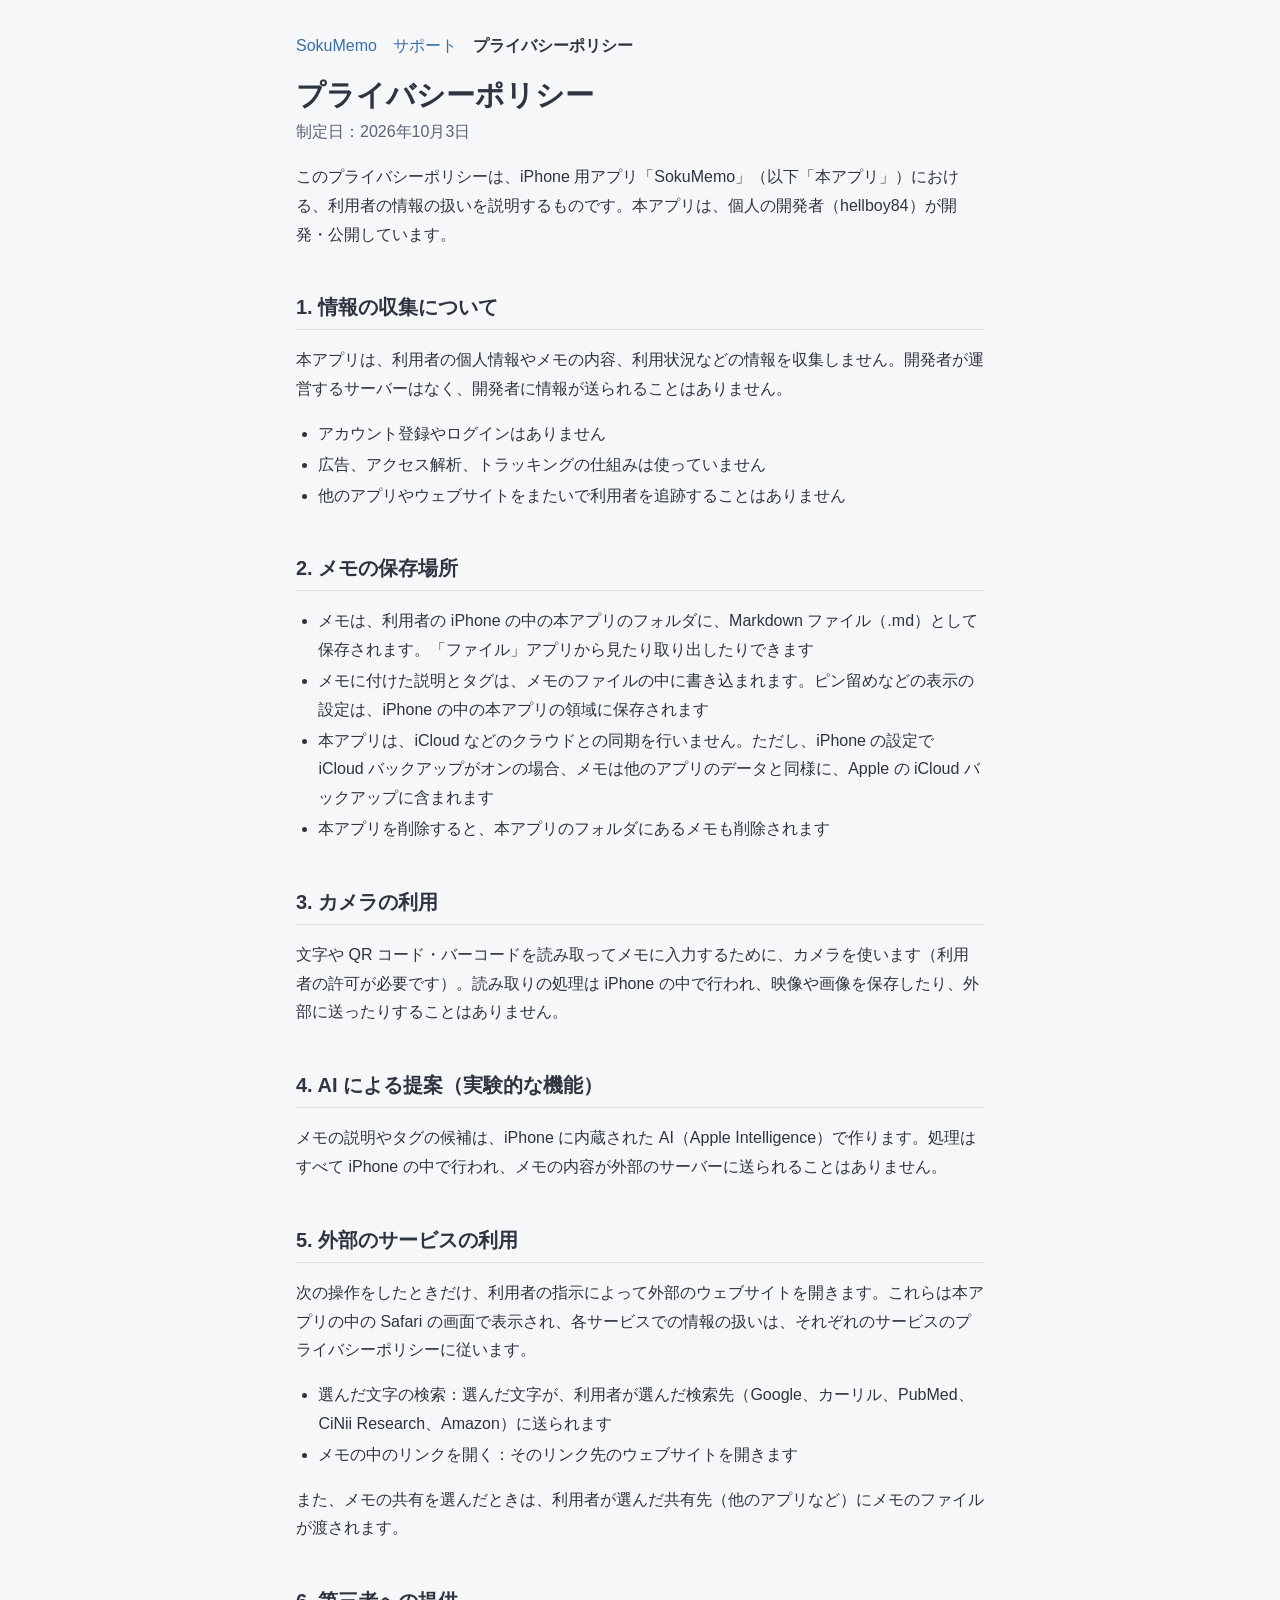
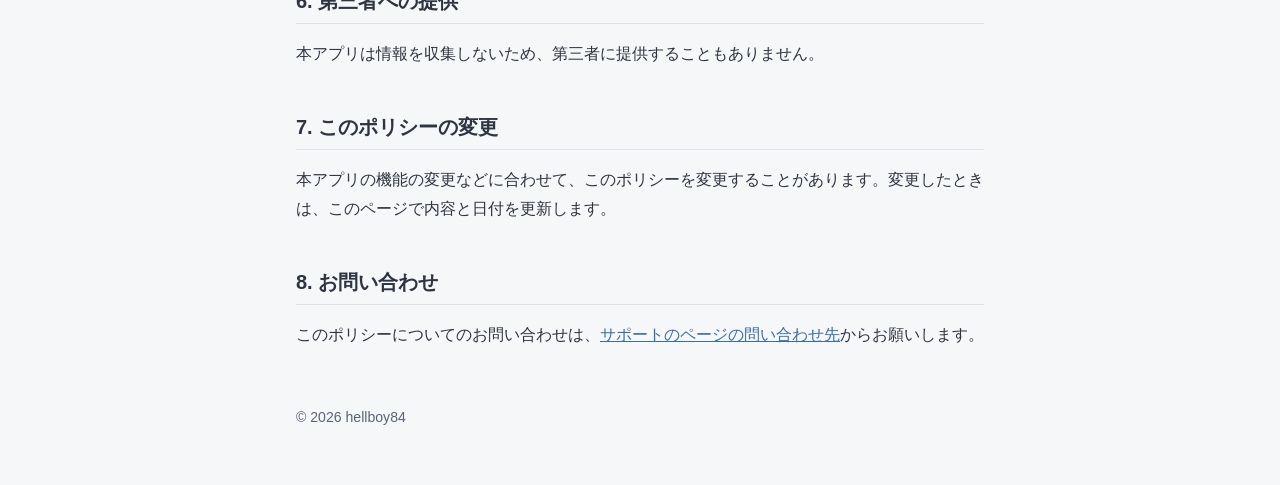
==== privacy.html @ d33f6d9a "Add the SokuMemo intro, support, and privacy policy pages Co-Authored-By: Claude Opus 5.5 <noreply@a" ====
<!doctype html>
<html lang="ja">
<head>
  <meta charset="utf-8">
  <meta name="viewport" content="width=device-width, initial-scale=1">
  <title>プライバシーポリシー - SokuMemo</title>
  <meta name="description" content="SokuMemo のプライバシーポリシー">
  <link rel="stylesheet" href="style.css">
</head>
<body>
  <header>
    <nav>
      <a href="index.html">SokuMemo</a>
      <a href="support.html">サポート</a>
      <a href="privacy.html" aria-current="page">プライバシーポリシー</a>
    </nav>
    <h1>プライバシーポリシー</h1>
    <p class="lead">制定日：2026年10月3日</p>
  </header>

  <main>
    <p>このプライバシーポリシーは、iPhone 用アプリ「SokuMemo」（以下「本アプリ」）における、利用者の情報の扱いを説明するものです。本アプリは、個人の開発者（hellboy84）が開発・公開しています。</p>

    <h2>1. 情報の収集について</h2>
    <p>本アプリは、利用者の個人情報やメモの内容、利用状況などの情報を収集しません。開発者が運営するサーバーはなく、開発者に情報が送られることはありません。</p>
    <ul>
      <li>アカウント登録やログインはありません</li>
      <li>広告、アクセス解析、トラッキングの仕組みは使っていません</li>
      <li>他のアプリやウェブサイトをまたいで利用者を追跡することはありません</li>
    </ul>

    <h2>2. メモの保存場所</h2>
    <ul>
      <li>メモは、利用者の iPhone の中の本アプリのフォルダに、Markdown ファイル（.md）として保存されます。「ファイル」アプリから見たり取り出したりできます</li>
      <li>メモに付けた説明とタグは、メモのファイルの中に書き込まれます。ピン留めなどの表示の設定は、iPhone の中の本アプリの領域に保存されます</li>
      <li>本アプリは、iCloud などのクラウドとの同期を行いません。ただし、iPhone の設定で iCloud バックアップがオンの場合、メモは他のアプリのデータと同様に、Apple の iCloud バックアップに含まれます</li>
      <li>本アプリを削除すると、本アプリのフォルダにあるメモも削除されます</li>
    </ul>

    <h2>3. カメラの利用</h2>
    <p>文字や QR コード・バーコードを読み取ってメモに入力するために、カメラを使います（利用者の許可が必要です）。読み取りの処理は iPhone の中で行われ、映像や画像を保存したり、外部に送ったりすることはありません。</p>

    <h2>4. AI による提案（実験的な機能）</h2>
    <p>メモの説明やタグの候補は、iPhone に内蔵された AI（Apple Intelligence）で作ります。処理はすべて iPhone の中で行われ、メモの内容が外部のサーバーに送られることはありません。</p>

    <h2>5. 外部のサービスの利用</h2>
    <p>次の操作をしたときだけ、利用者の指示によって外部のウェブサイトを開きます。これらは本アプリの中の Safari の画面で表示され、各サービスでの情報の扱いは、それぞれのサービスのプライバシーポリシーに従います。</p>
    <ul>
      <li>選んだ文字の検索：選んだ文字が、利用者が選んだ検索先（Google、カーリル、PubMed、CiNii Research、Amazon）に送られます</li>
      <li>メモの中のリンクを開く：そのリンク先のウェブサイトを開きます</li>
    </ul>
    <p>また、メモの共有を選んだときは、利用者が選んだ共有先（他のアプリなど）にメモのファイルが渡されます。</p>

    <h2>6. 第三者への提供</h2>
    <p>本アプリは情報を収集しないため、第三者に提供することもありません。</p>

    <h2>7. このポリシーの変更</h2>
    <p>本アプリの機能の変更などに合わせて、このポリシーを変更することがあります。変更したときは、このページで内容と日付を更新します。</p>

    <h2>8. お問い合わせ</h2>
    <p>このポリシーについてのお問い合わせは、<a href="support.html#contact">サポートのページの問い合わせ先</a>からお願いします。</p>
  </main>

  <footer>
    <p>© 2026 hellboy84</p>
  </footer>
</body>
</html>
---- style.css ----
:root {
  --bg: #f6f7f9;
  --surface: #ffffff;
  --text: #2e3440;
  --muted: #5b6475;
  --accent: #3b6ea8;
  --border: #dde1e8;
}

@media (prefers-color-scheme: dark) {
  :root {
    --bg: #2e3440;
    --surface: #3b4252;
    --text: #dee2e9;
    --muted: #abb3c1;
    --accent: #95b4d4;
    --border: #4c566a;
  }
}

* { box-sizing: border-box; }

body {
  margin: 0;
  background: var(--bg);
  color: var(--text);
  font-family: -apple-system, BlinkMacSystemFont, "Hiragino Sans", "Hiragino Kaku Gothic ProN", "Noto Sans JP", sans-serif;
  line-height: 1.8;
}

header, main, footer {
  max-width: 720px;
  margin: 0 auto;
  padding: 0 16px;
}

header { padding-top: 32px; }

nav {
  display: flex;
  flex-wrap: wrap;
  gap: 4px 16px;
  margin-bottom: 8px;
}

nav a { color: var(--accent); text-decoration: none; }
nav a[aria-current="page"] { color: var(--text); font-weight: 600; }

h1 { font-size: 1.8rem; line-height: 1.3; margin: 16px 0 4px; }
h2 { font-size: 1.25rem; margin: 40px 0 8px; padding-bottom: 4px; border-bottom: 1px solid var(--border); }
h3 { font-size: 1.05rem; margin: 24px 0 4px; }

.lead { color: var(--muted); margin-top: 0; }

a { color: var(--accent); }

ul { padding-left: 1.4em; }
li { margin: 2px 0; }

.card {
  background: var(--surface);
  border: 1px solid var(--border);
  border-radius: 12px;
  padding: 16px 20px;
  margin: 16px 0;
}

.note { color: var(--muted); font-size: 0.92rem; }

code {
  font-family: ui-monospace, SFMono-Regular, Menlo, monospace;
  font-size: 0.92em;
  background: var(--surface);
  border: 1px solid var(--border);
  border-radius: 4px;
  padding: 0 4px;
}

footer {
  margin-top: 56px;
  padding-bottom: 40px;
  color: var(--muted);
  font-size: 0.88rem;
}
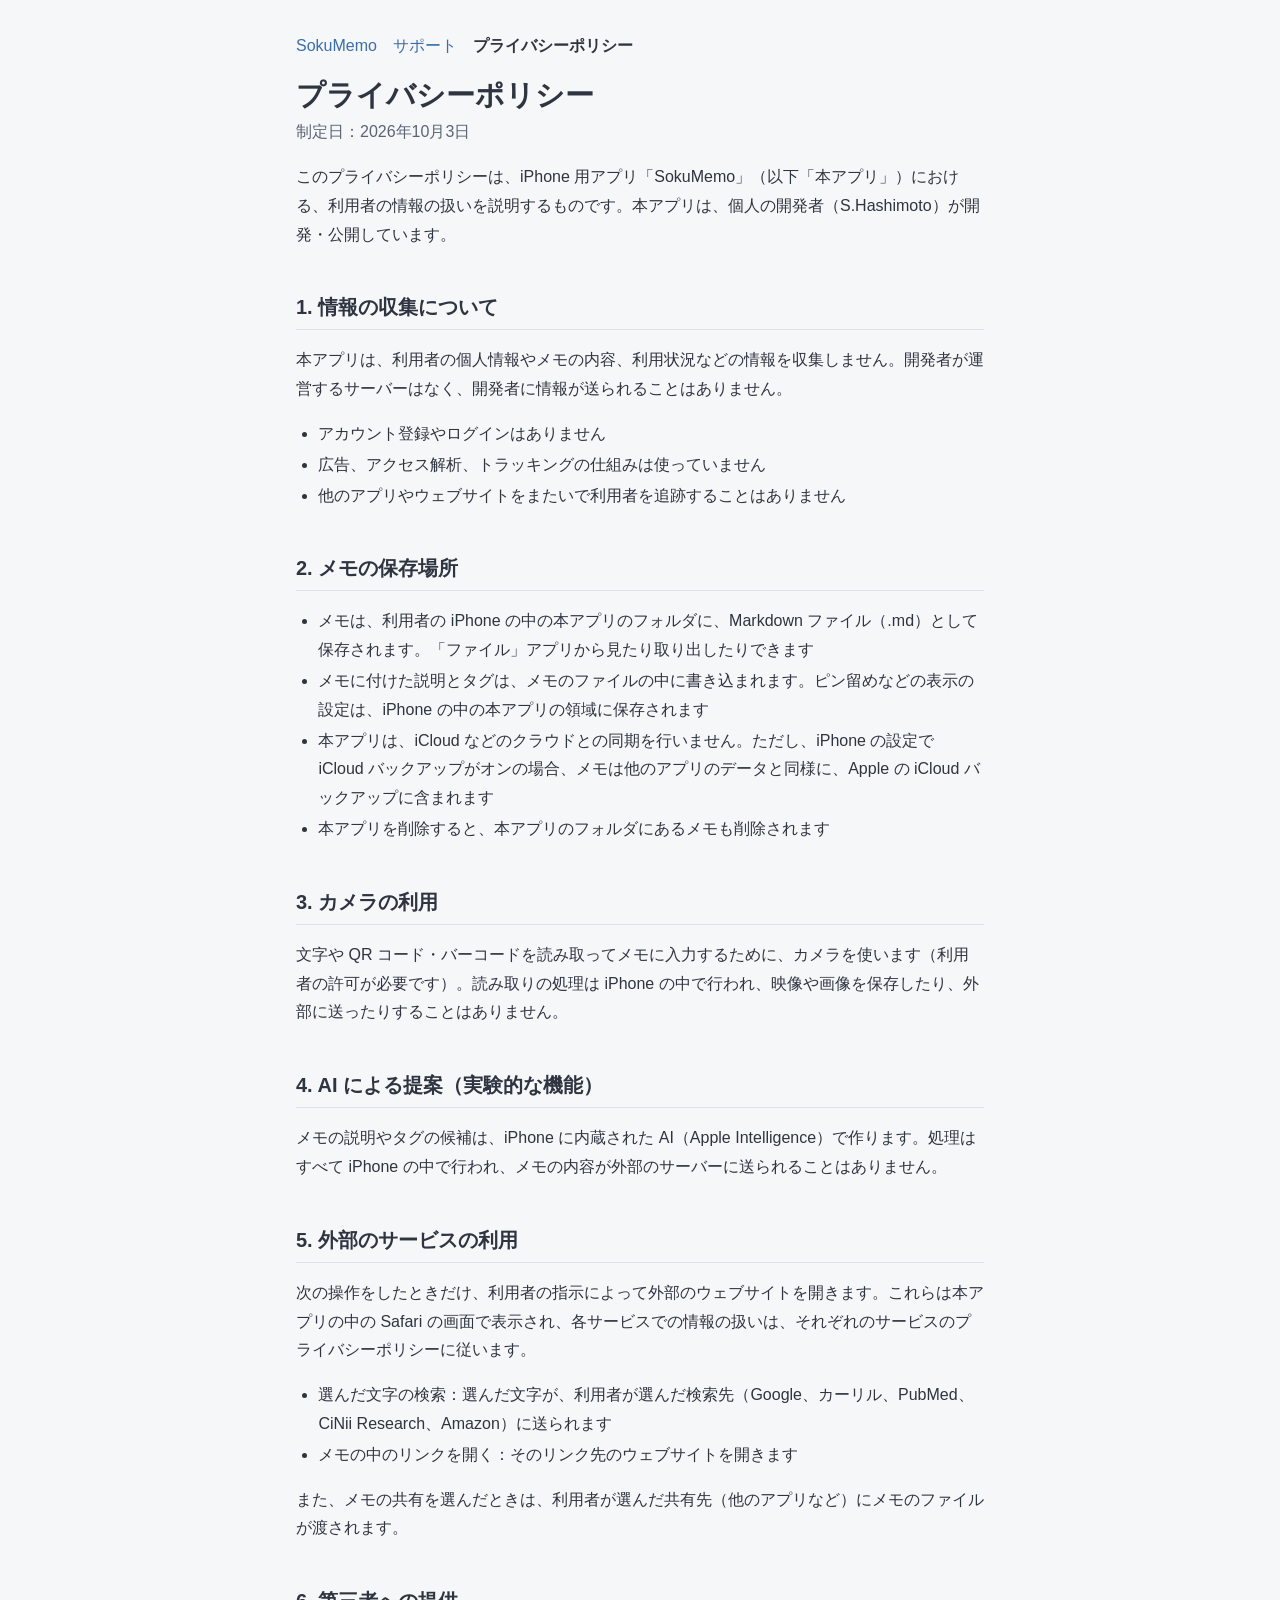
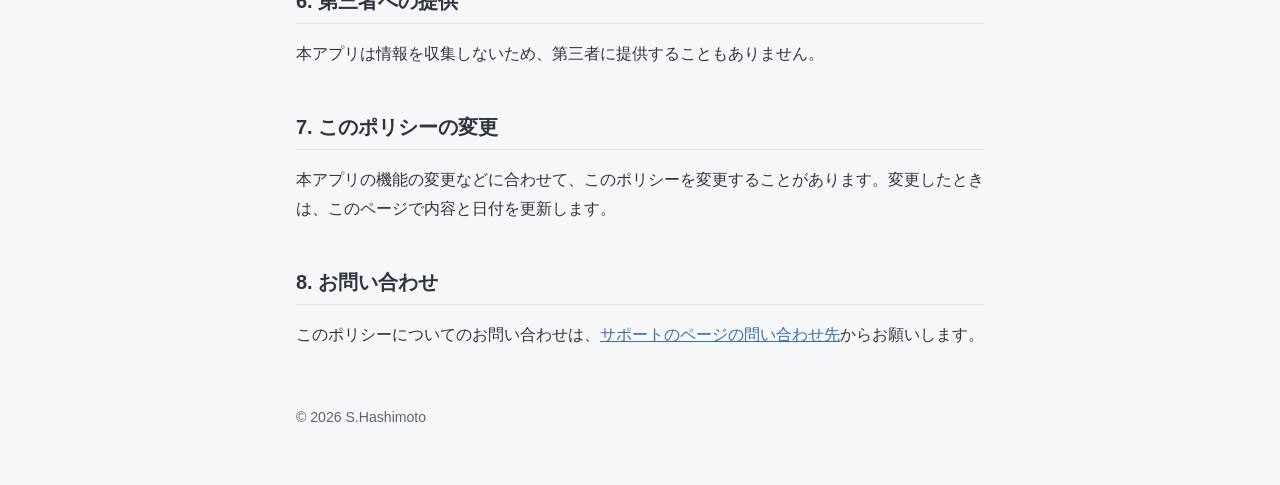
==== commit 86b7aafa: "Show the developer as S.Hashimoto Co-Authored-By: Claude Opus 5.5 <noreply@anthropic.com>" ====
--- a/privacy.html
+++ b/privacy.html
@@ -19,7 +19,7 @@
   </header>
 
   <main>
-    <p>このプライバシーポリシーは、iPhone 用アプリ「SokuMemo」（以下「本アプリ」）における、利用者の情報の扱いを説明するものです。本アプリは、個人の開発者（hellboy84）が開発・公開しています。</p>
+    <p>このプライバシーポリシーは、iPhone 用アプリ「SokuMemo」（以下「本アプリ」）における、利用者の情報の扱いを説明するものです。本アプリは、個人の開発者（S.Hashimoto）が開発・公開しています。</p>
 
     <h2>1. 情報の収集について</h2>
     <p>本アプリは、利用者の個人情報やメモの内容、利用状況などの情報を収集しません。開発者が運営するサーバーはなく、開発者に情報が送られることはありません。</p>
@@ -62,7 +62,7 @@
   </main>
 
   <footer>
-    <p>© 2026 hellboy84</p>
+    <p>© 2026 S.Hashimoto</p>
   </footer>
 </body>
 </html>
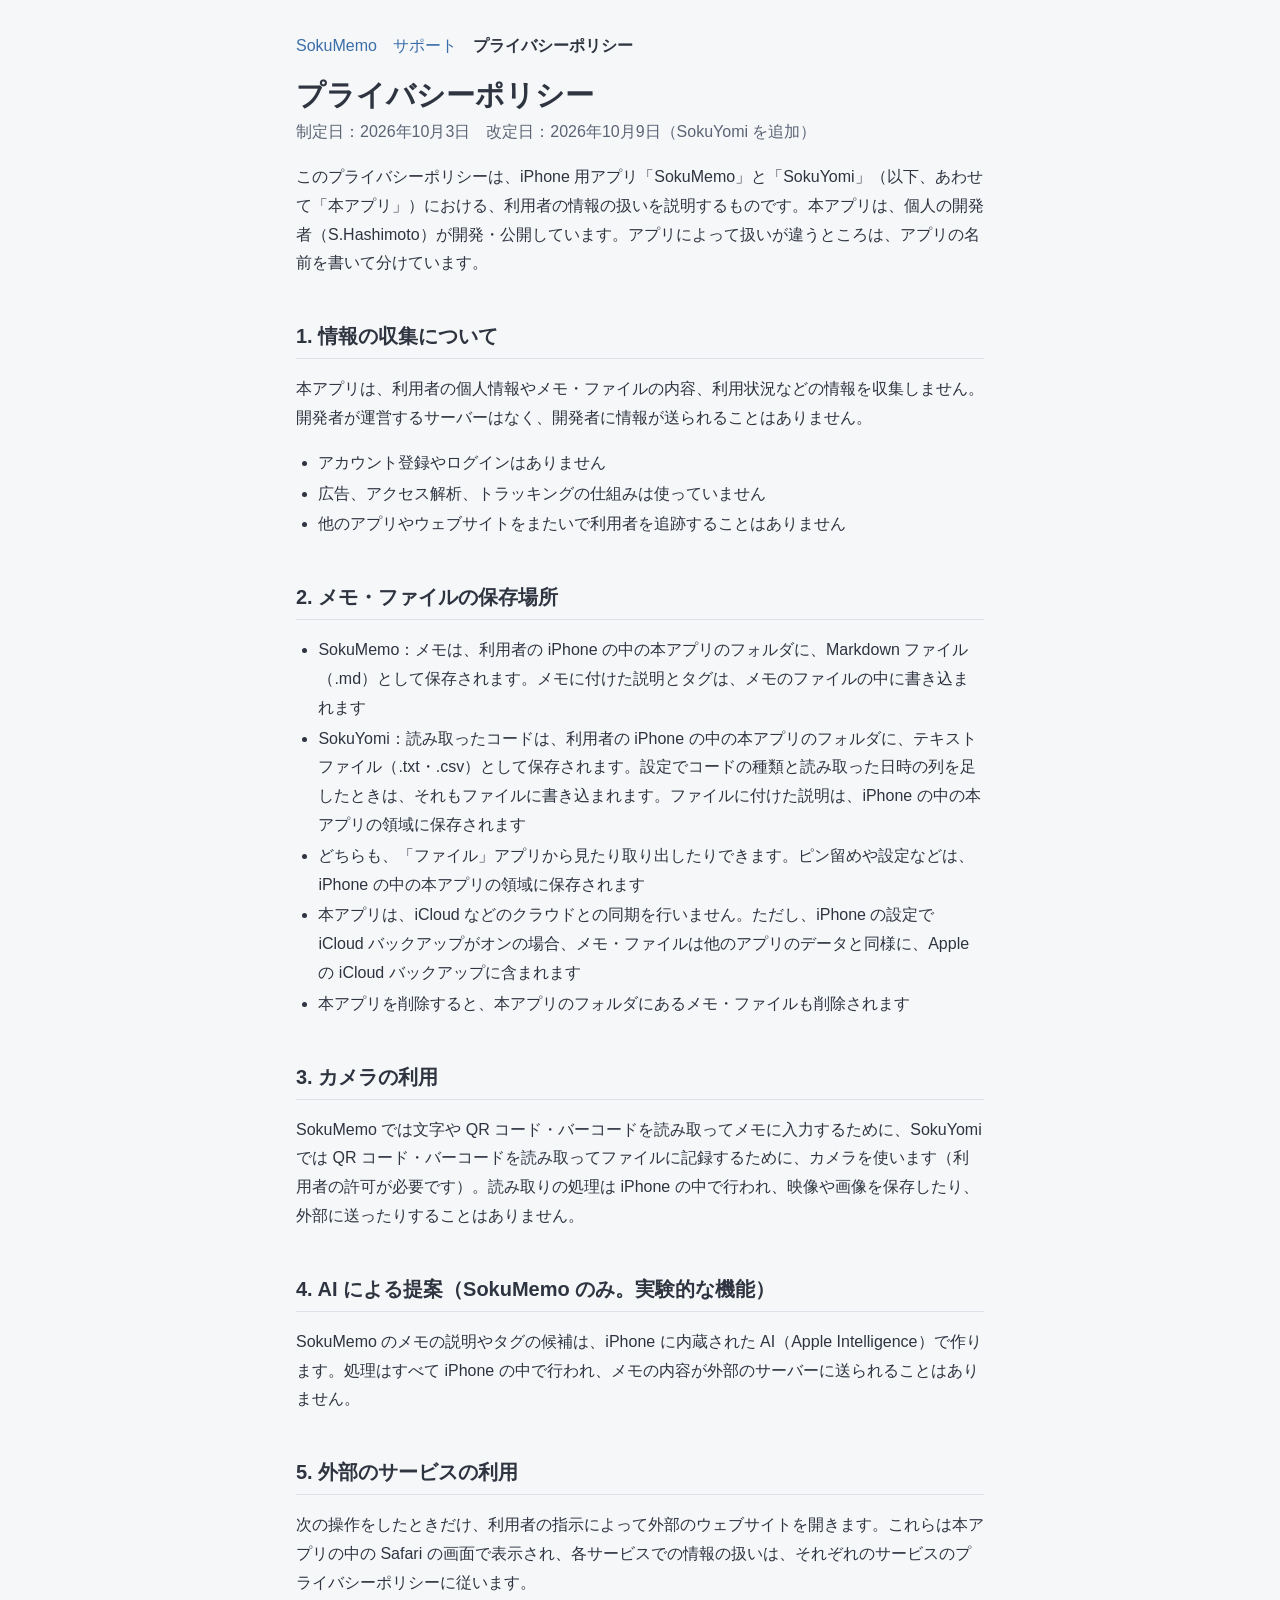
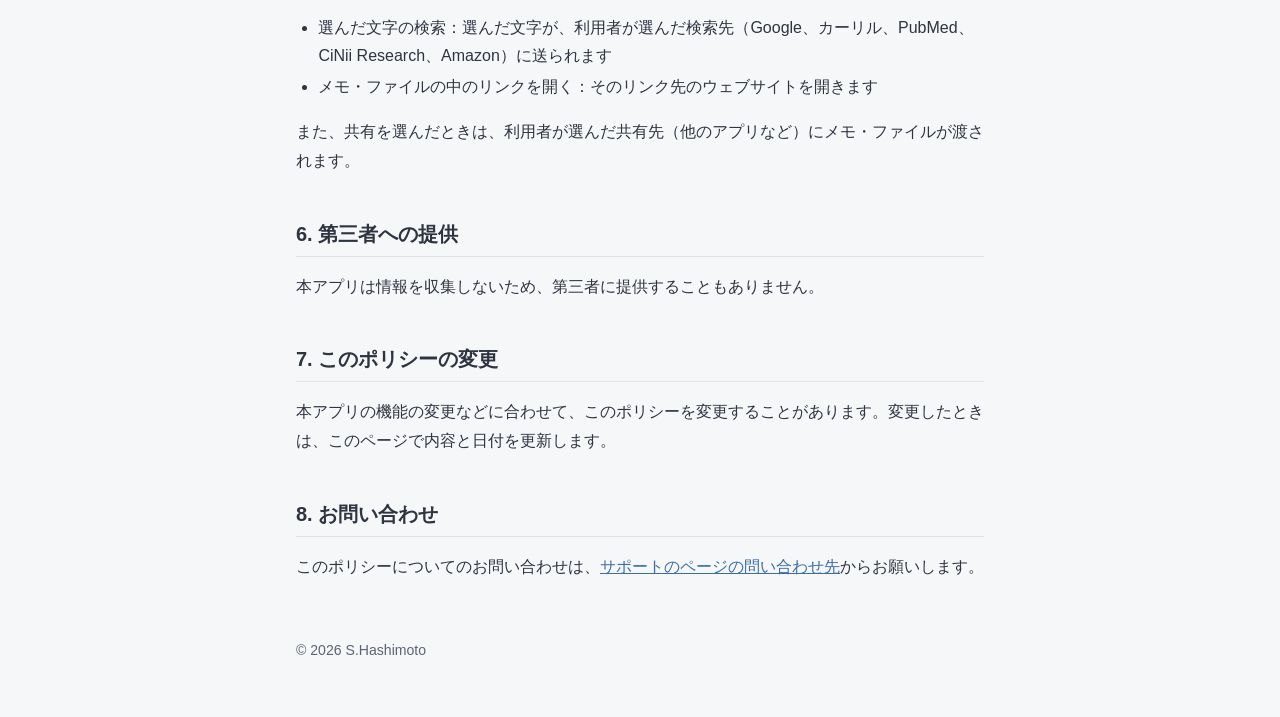
==== commit 920a2ed4: "Cover SokuYomi on the support and privacy pages Both pages now serve SokuMemo and SokuYomi at the sa" ====
--- a/privacy.html
+++ b/privacy.html
@@ -3,8 +3,8 @@
 <head>
   <meta charset="utf-8">
   <meta name="viewport" content="width=device-width, initial-scale=1">
-  <title>プライバシーポリシー - SokuMemo</title>
-  <meta name="description" content="SokuMemo のプライバシーポリシー">
+  <title>プライバシーポリシー - SokuMemo・SokuYomi</title>
+  <meta name="description" content="SokuMemo・SokuYomi のプライバシーポリシー">
   <link rel="stylesheet" href="style.css">
 </head>
 <body>
@@ -15,41 +15,42 @@
       <a href="privacy.html" aria-current="page">プライバシーポリシー</a>
     </nav>
     <h1>プライバシーポリシー</h1>
-    <p class="lead">制定日：2026年10月3日</p>
+    <p class="lead">制定日：2026年10月3日　改定日：2026年10月9日（SokuYomi を追加）</p>
   </header>
 
   <main>
-    <p>このプライバシーポリシーは、iPhone 用アプリ「SokuMemo」（以下「本アプリ」）における、利用者の情報の扱いを説明するものです。本アプリは、個人の開発者（S.Hashimoto）が開発・公開しています。</p>
+    <p>このプライバシーポリシーは、iPhone 用アプリ「SokuMemo」と「SokuYomi」（以下、あわせて「本アプリ」）における、利用者の情報の扱いを説明するものです。本アプリは、個人の開発者（S.Hashimoto）が開発・公開しています。アプリによって扱いが違うところは、アプリの名前を書いて分けています。</p>
 
     <h2>1. 情報の収集について</h2>
-    <p>本アプリは、利用者の個人情報やメモの内容、利用状況などの情報を収集しません。開発者が運営するサーバーはなく、開発者に情報が送られることはありません。</p>
+    <p>本アプリは、利用者の個人情報やメモ・ファイルの内容、利用状況などの情報を収集しません。開発者が運営するサーバーはなく、開発者に情報が送られることはありません。</p>
     <ul>
       <li>アカウント登録やログインはありません</li>
       <li>広告、アクセス解析、トラッキングの仕組みは使っていません</li>
       <li>他のアプリやウェブサイトをまたいで利用者を追跡することはありません</li>
     </ul>
 
-    <h2>2. メモの保存場所</h2>
+    <h2>2. メモ・ファイルの保存場所</h2>
     <ul>
-      <li>メモは、利用者の iPhone の中の本アプリのフォルダに、Markdown ファイル（.md）として保存されます。「ファイル」アプリから見たり取り出したりできます</li>
-      <li>メモに付けた説明とタグは、メモのファイルの中に書き込まれます。ピン留めなどの表示の設定は、iPhone の中の本アプリの領域に保存されます</li>
-      <li>本アプリは、iCloud などのクラウドとの同期を行いません。ただし、iPhone の設定で iCloud バックアップがオンの場合、メモは他のアプリのデータと同様に、Apple の iCloud バックアップに含まれます</li>
-      <li>本アプリを削除すると、本アプリのフォルダにあるメモも削除されます</li>
+      <li>SokuMemo：メモは、利用者の iPhone の中の本アプリのフォルダに、Markdown ファイル（.md）として保存されます。メモに付けた説明とタグは、メモのファイルの中に書き込まれます</li>
+      <li>SokuYomi：読み取ったコードは、利用者の iPhone の中の本アプリのフォルダに、テキストファイル（.txt・.csv）として保存されます。設定でコードの種類と読み取った日時の列を足したときは、それもファイルに書き込まれます。ファイルに付けた説明は、iPhone の中の本アプリの領域に保存されます</li>
+      <li>どちらも、「ファイル」アプリから見たり取り出したりできます。ピン留めや設定などは、iPhone の中の本アプリの領域に保存されます</li>
+      <li>本アプリは、iCloud などのクラウドとの同期を行いません。ただし、iPhone の設定で iCloud バックアップがオンの場合、メモ・ファイルは他のアプリのデータと同様に、Apple の iCloud バックアップに含まれます</li>
+      <li>本アプリを削除すると、本アプリのフォルダにあるメモ・ファイルも削除されます</li>
     </ul>
 
     <h2>3. カメラの利用</h2>
-    <p>文字や QR コード・バーコードを読み取ってメモに入力するために、カメラを使います（利用者の許可が必要です）。読み取りの処理は iPhone の中で行われ、映像や画像を保存したり、外部に送ったりすることはありません。</p>
+    <p>SokuMemo では文字や QR コード・バーコードを読み取ってメモに入力するために、SokuYomi では QR コード・バーコードを読み取ってファイルに記録するために、カメラを使います（利用者の許可が必要です）。読み取りの処理は iPhone の中で行われ、映像や画像を保存したり、外部に送ったりすることはありません。</p>
 
-    <h2>4. AI による提案（実験的な機能）</h2>
-    <p>メモの説明やタグの候補は、iPhone に内蔵された AI（Apple Intelligence）で作ります。処理はすべて iPhone の中で行われ、メモの内容が外部のサーバーに送られることはありません。</p>
+    <h2>4. AI による提案（SokuMemo のみ。実験的な機能）</h2>
+    <p>SokuMemo のメモの説明やタグの候補は、iPhone に内蔵された AI（Apple Intelligence）で作ります。処理はすべて iPhone の中で行われ、メモの内容が外部のサーバーに送られることはありません。</p>
 
     <h2>5. 外部のサービスの利用</h2>
     <p>次の操作をしたときだけ、利用者の指示によって外部のウェブサイトを開きます。これらは本アプリの中の Safari の画面で表示され、各サービスでの情報の扱いは、それぞれのサービスのプライバシーポリシーに従います。</p>
     <ul>
       <li>選んだ文字の検索：選んだ文字が、利用者が選んだ検索先（Google、カーリル、PubMed、CiNii Research、Amazon）に送られます</li>
-      <li>メモの中のリンクを開く：そのリンク先のウェブサイトを開きます</li>
+      <li>メモ・ファイルの中のリンクを開く：そのリンク先のウェブサイトを開きます</li>
     </ul>
-    <p>また、メモの共有を選んだときは、利用者が選んだ共有先（他のアプリなど）にメモのファイルが渡されます。</p>
+    <p>また、共有を選んだときは、利用者が選んだ共有先（他のアプリなど）にメモ・ファイルが渡されます。</p>
 
     <h2>6. 第三者への提供</h2>
     <p>本アプリは情報を収集しないため、第三者に提供することもありません。</p>
--- a/style.css
+++ b/style.css
@@ -65,6 +65,71 @@
   margin: 16px 0;
 }
 
+.store { margin: 24px 0; }
+
+.button {
+  display: inline-block;
+  padding: 10px 24px;
+  border-radius: 999px;
+  background: var(--accent);
+  color: var(--bg);
+  font-weight: 600;
+  text-decoration: none;
+}
+
+.shots {
+  display: grid;
+  grid-template-columns: repeat(3, 1fr);
+  gap: 12px;
+  margin: 24px 0;
+}
+
+.shots img {
+  width: 100%;
+  height: auto;
+  border: 1px solid var(--border);
+  border-radius: 12px;
+}
+
+/* 狭い画面では、画像を大きめにして横にスクロールさせる */
+@media (max-width: 600px) {
+  .shots {
+    grid-template-columns: none;
+    grid-auto-flow: column;
+    grid-auto-columns: 62%;
+    overflow-x: auto;
+    scroll-snap-type: x mandatory;
+    margin: 24px -16px;
+    padding: 0 16px 8px;
+    scroll-padding: 0 16px;
+  }
+
+  .shots img { scroll-snap-align: start; }
+}
+
+/* 画像を左、箇条書きを右に置く。狭い画面では縦に積む */
+.feature {
+  display: flex;
+  align-items: flex-start;
+  gap: 24px;
+  margin: 16px 0;
+}
+
+.feature img {
+  flex: 0 0 220px;
+  width: 220px;
+  height: auto;
+  border: 1px solid var(--border);
+  border-radius: 12px;
+}
+
+.feature ul { margin: 0; }
+
+@media (max-width: 600px) {
+  .feature { flex-direction: column; }
+  .feature img { flex: none; width: 62%; align-self: center; }
+}
+
 .note { color: var(--muted); font-size: 0.92rem; }
 
 code {
